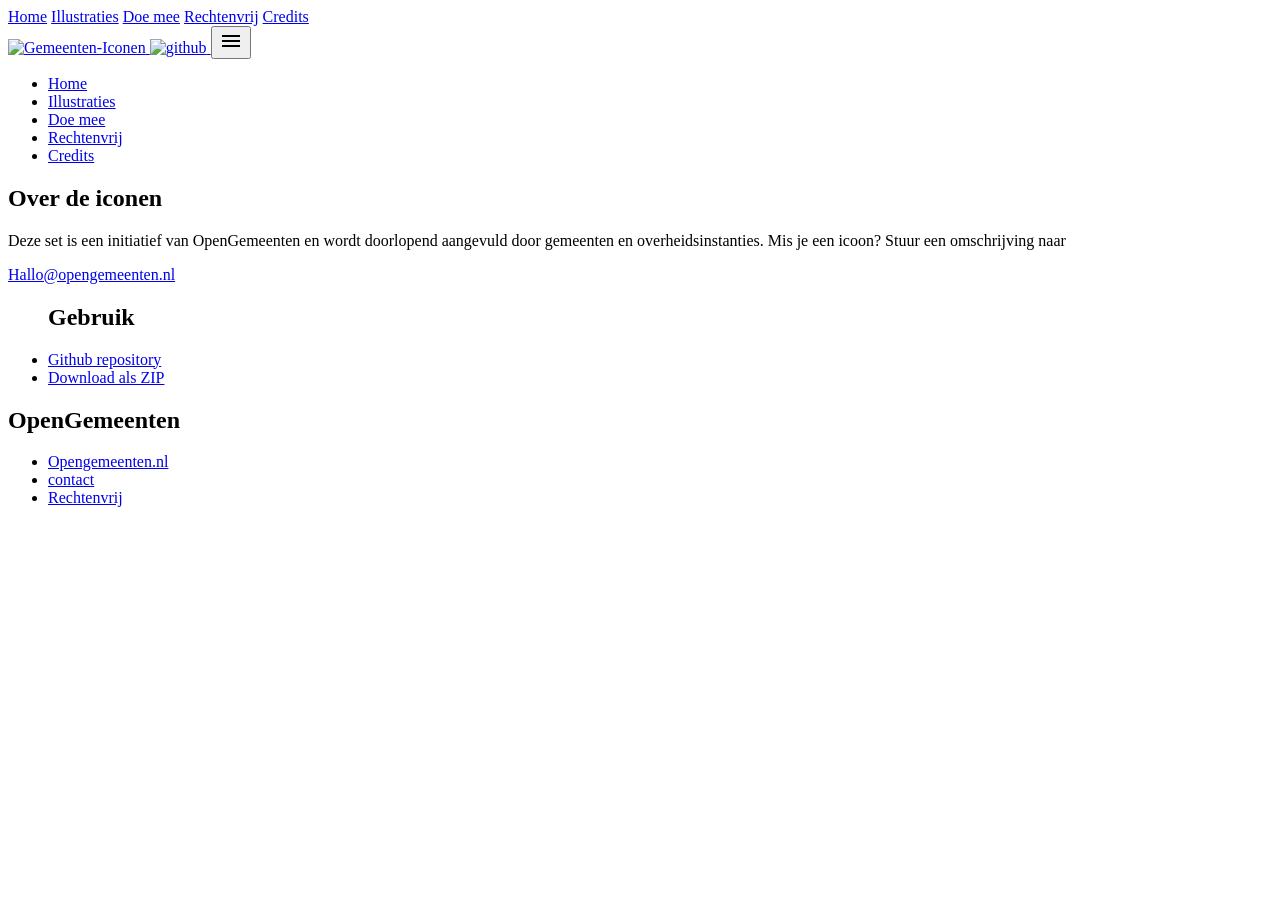
==== index.html @ 042f1da4 "html update nieuwe html pagina's toegevoegd" ====
<!DOCTYPE html>
<html lang="nl">
    <head>
        <meta charset="UTF-8">
        <meta name="viewport" content="width=device-width, initial-scale=1.0">
        <link rel="stylesheet" href="styles/styles.css">
        <link rel="stylesheet" href="https://fonts.googleapis.com/css2?family=Material+Symbols+Outlined:opsz,wght,FILL,GRAD@24,400,0,0&icon_names=menu" />
    </head>


    <body>
        <header>
            <nav>
                <a href="index.html">Home</a>
                <a href="illustraties.html">Illustraties</a>
                <a href="doe-mee.html">Doe mee</a>
                <a href="rechtenvrij.html">Rechtenvrij</a>
                <a href="credits.html">Credits</a>
            </nav>
            <a href="index.html" class="logo-knop">
                <img src="assets/Gemeenten-iconen-logo.png" alt="Gemeenten-Iconen">
            </a>

            <a href="https://github.com/" class="github"> 
                <img src="assets/github png.png" alt="github">
            </a>

            <button class="hamburger-menu"> 
                <span class="material-symbols-outlined">menu</span>
            </button>

            <nav class="nav">
                <ul> 
                <li><a href="index.html">Home</a></li>
                <li><a href="illustraties.html">Illustraties</a></li>
                <li><a href="doe-mee.html">Doe mee</a></li>
                <li><a href="rechtenvrij.html">Rechtenvrij</a></li>
                <li><a href="credits.html">Credits</a></li>
                </ul>
            </nav>
        </header>
        
        <main>
           

        </main>

        
        <footer>
            <Div>
            <h2>Over de iconen</h2>
                <p>Deze set is een initiatief van OpenGemeenten en wordt doorlopend aangevuld door gemeenten en overheidsinstanties. Mis je een icoon? Stuur een omschrijving naar</p> <a href="hallo@opengemeenten.nl.">Hallo@opengemeenten.nl</a></p>   
            </Div>

            <Div>
                <ul>
                <h2>Gebruik</h2>
                <li><a href="https://github.com/OpenGemeenten/Iconenset/">Github repository</a></li>
                <li><a href="https://github.com/OpenGemeenten/Iconenset/archive/refs/heads/master.zip">Download als ZIP</a></li>
                </ul>
            </Div>

            <Div>
                <h2>OpenGemeenten</h2>
                <ul>
                <li><a href="opengemeenten.nl">Opengemeenten.nl</a></li>
                <li><a href="https://www.opengemeenten.nl/contact">contact</a></li>
                <li><a href="https://www.gemeenteniconen.nl/rechtenvrij/">Rechtenvrij</a></li>
                </ul>
            </Div>
        </footer>
    </body>
</html>
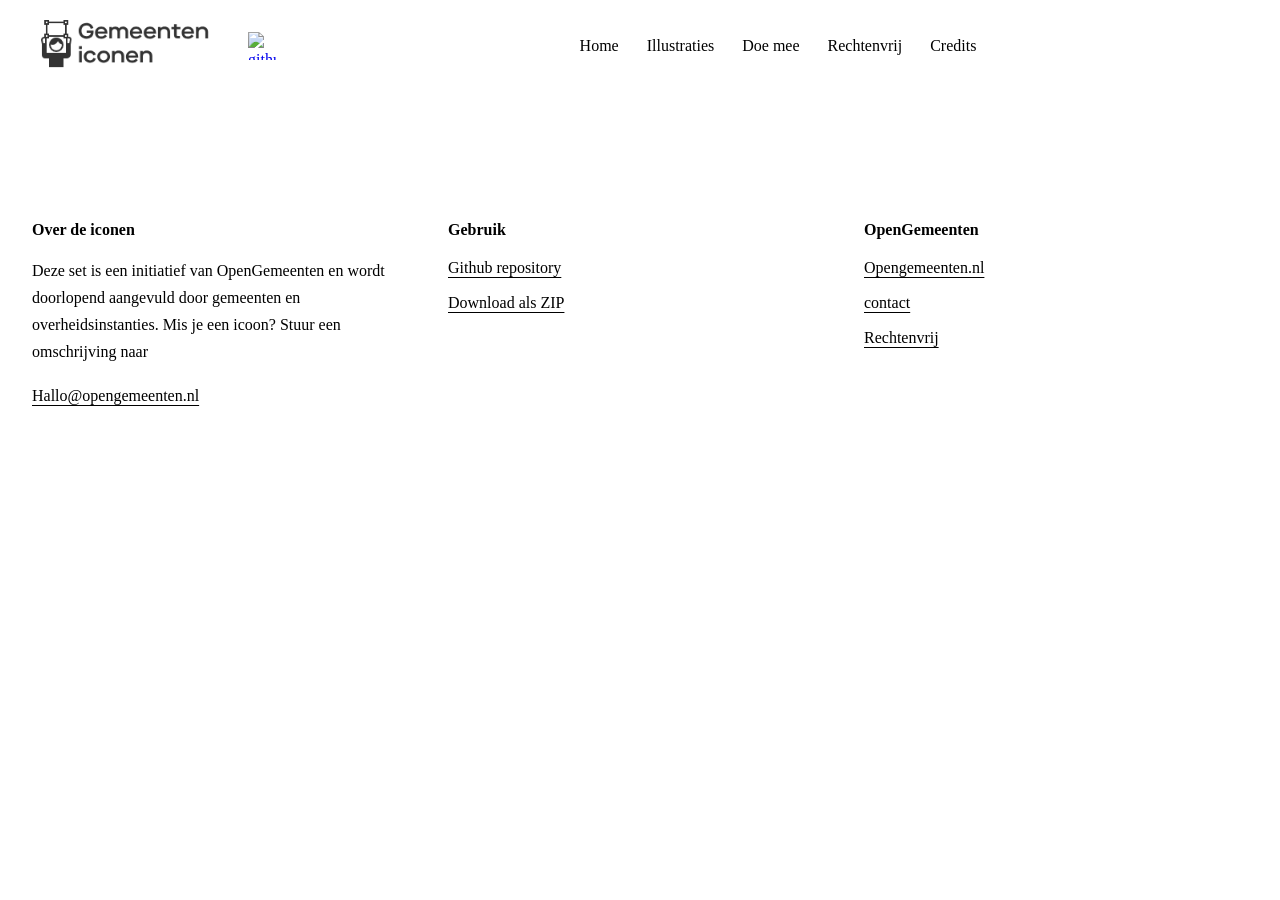
==== commit bd8cb0a0: "html update juiste header en footer toegevoegd op elke pagina" ====
--- a/index.html
+++ b/index.html
@@ -5,42 +5,32 @@
         <meta name="viewport" content="width=device-width, initial-scale=1.0">
         <link rel="stylesheet" href="styles/styles.css">
         <link rel="stylesheet" href="https://fonts.googleapis.com/css2?family=Material+Symbols+Outlined:opsz,wght,FILL,GRAD@24,400,0,0&icon_names=menu" />
+        <!-- Gezamenlijke stylesheet -->
+        <link rel="stylesheet" href="https://sophieediepenmaat.github.io/look-and-feel-styleguide/styleguide.css">
     </head>
 
 
-    <body>
-        <header>
-            <nav>
-                <a href="index.html">Home</a>
-                <a href="illustraties.html">Illustraties</a>
-                <a href="doe-mee.html">Doe mee</a>
-                <a href="rechtenvrij.html">Rechtenvrij</a>
-                <a href="credits.html">Credits</a>
-            </nav>
+
+<body>
+    <header>
             <a href="index.html" class="logo-knop">
                 <img src="assets/Gemeenten-iconen-logo.png" alt="Gemeenten-Iconen">
             </a>
-
             <a href="https://github.com/" class="github"> 
                 <img src="assets/github png.png" alt="github">
             </a>
-
-            <button class="hamburger-menu"> 
-                <span class="material-symbols-outlined">menu</span>
-            </button>
-
-            <nav class="nav">
-                <ul> 
+        <nav class="nav">
+            <ul> 
                 <li><a href="index.html">Home</a></li>
                 <li><a href="illustraties.html">Illustraties</a></li>
                 <li><a href="doe-mee.html">Doe mee</a></li>
                 <li><a href="rechtenvrij.html">Rechtenvrij</a></li>
                 <li><a href="credits.html">Credits</a></li>
-                </ul>
-            </nav>
-        </header>
-        
-        <main>
+            </ul>
+        </nav>
+    </header>
+
+    <main>
            
 
         </main>
--- a/styles/styles.css
+++ b/styles/styles.css
@@ -0,0 +1,1209 @@
+
+:root {
+
+    --wit: var(--background);
+
+    --mintgroen: var(--accent-color-lighter);
+
+    --grijsgroen: var(--accent-color-light);
+
+    --lichtgrijs: var(--secondary-text);
+
+    --grijs: var(--secondary-text);
+
+    --donkergrijs: var(--accent-color);
+
+}
+
+* {
+
+    box-sizing: border-box;
+
+}
+
+html {
+
+    scroll-behavior: smooth;
+
+}
+
+body {
+
+    margin: 0;
+
+    background-color: var(--wit);
+
+    color: var(--primary-text);
+
+    font-family: var(--font-body);
+
+    line-height: 1.5;
+
+}
+
+img {
+
+    max-width: 100%;
+
+}
+
+a {
+
+    text-underline-offset: 4px;
+
+}
+
+a:hover {
+
+    text-decoration-thickness: 2px;
+
+}
+
+h1,
+
+h2,
+
+h3 {
+
+    line-height: 1.3;
+
+    font-family: var(--font-family);
+
+}
+
+h1 {
+    font-size: var(--font-size-h1);
+}
+
+h2 {
+    font-size: var(--font-size-h2);
+}
+
+h3 {
+    font-size: var(--font-size-h3);
+}
+
+header {
+
+    display: flex;
+
+    align-items: center;
+
+    flex-wrap: wrap;
+
+    gap: 16px;
+
+    padding: 12px 24px;
+
+    border-bottom: 1px solid var(--grijsgroen);
+
+}
+
+.logo-knop {
+
+    display: inline-flex;
+
+    align-items: center;
+
+}
+
+.logo-knop img {
+
+    display: block;
+
+    width: 200px;
+
+    height: 68px;
+
+    object-fit: contain;
+
+}
+
+.nav {
+
+    flex: 1;
+
+}
+
+.nav ul {
+
+    display: flex;
+
+    flex-wrap: wrap;
+
+    justify-content: center;
+
+    gap: 8px 20px;
+
+    margin: 0;
+
+    padding: 0;
+
+    list-style: none;
+
+}
+
+.nav a {
+
+    display: inline-block;
+
+    padding: 8px 4px;
+
+    color: var(--donkergrijs);
+
+    text-decoration: none;
+
+}
+
+.nav a:hover,
+
+.nav a[aria-current="page"] {
+
+    text-decoration: underline;
+
+    text-decoration-thickness: 2px;
+
+}
+
+.github {
+
+    display: inline-flex;
+
+    align-items: center;
+
+    justify-content: center;
+
+    padding: 8px;
+
+}
+
+.github img {
+
+    width: 28px;
+
+    height: 28px;
+
+    object-fit: contain;
+
+}
+
+
+main {
+
+    max-width: 1200px;
+
+    margin: 0 auto;
+
+    padding: 24px;
+
+}
+
+h1 {
+
+    margin-top: 0;
+
+    color: var(--donkergrijs);
+
+}
+
+.zoeken {
+
+    margin-top: 16px;
+
+}
+
+.zoeken label {
+
+    display: block;
+
+    margin-bottom: 8px;
+
+    font-weight: bold;
+
+}
+
+input[type="search"] {
+
+    display: block;
+
+    width: 100%;
+
+    max-width: 500px;
+
+    padding: 14px 16px;
+
+    border: 1px solid var(--grijs);
+
+    border-radius: 8px;
+
+    background-color: var(--wit);
+
+    color: var(--primary-text);
+
+    font: inherit;
+
+}
+
+.hoeveelheid-iconen {
+
+    margin-top: 12px;
+
+    color: var(--donkergrijs);
+
+    font-size: 14px;
+
+}
+
+.variant-knoppen {
+
+    display: flex;
+
+    flex-wrap: wrap;
+
+    gap: 8px;
+
+    margin-top: 20px;
+
+}
+
+.variant-knoppen button {
+
+    padding: 10px 16px;
+
+    border: 1px solid var(--grijsgroen);
+
+    border-radius: 8px;
+
+    background-color: var(--mintgroen);
+
+    color: var(--donkergrijs);
+
+    font: inherit;
+
+    font-weight: bold;
+
+    cursor: pointer;
+
+}
+
+.variant-knoppen button:hover {
+
+    background-color: var(--grijsgroen);
+
+}
+
+.variant-knoppen button.actief {
+
+    border-color: var(--grijsgroen);
+
+    background-color: var(--grijsgroen);
+
+    color: var(--donkergrijs);
+
+}
+
+/* Iconengalerij */
+
+.iconen-grid {
+
+    display: grid;
+
+    grid-template-columns: repeat(3, minmax(0, 1fr));
+
+    gap: 20px;
+
+    margin-top: 32px;
+
+}
+
+.iconen-grid article {
+
+    min-width: 0;
+
+    margin: 0;
+
+    padding: 20px;
+
+    border: 1px solid var(--grijsgroen);
+
+    border-radius: 8px;
+
+    background-color: var(--wit);
+
+    text-align: center;
+
+    transition: background-color 0.2s ease;
+
+}
+
+.iconen-grid article:hover {
+
+    background-color: var(--mintgroen);
+
+}
+
+.iconen-grid article img {
+
+    display: block;
+
+    width: 80px;
+
+    height: 80px;
+
+    margin: 0 auto;
+
+    object-fit: contain;
+
+}
+
+.iconen-grid article p {
+
+    margin-bottom: 0;
+
+    color: var(--donkergrijs);
+
+    font-weight: bold;
+
+}
+
+.pagina-nummering {
+
+    display: flex;
+
+    flex-wrap: wrap;
+
+    justify-content: center;
+
+    align-items: center;
+
+    gap: 8px;
+
+    margin: 36px 0;
+
+}
+
+.pagina-nummering a,
+
+.pagina-inactief {
+
+    padding: 9px 14px;
+
+    border: 1px solid var(--grijsgroen);
+
+    border-radius: 6px;
+
+}
+
+.pagina-nummering a {
+
+    color: var(--donkergrijs);
+
+    background-color: var(--wit);
+
+    text-decoration: none;
+
+}
+
+.pagina-nummering a:hover,
+
+.pagina-nummering a[aria-current="page"] {
+
+    background-color: var(--mintgroen);
+
+}
+
+.pagina-inactief {
+
+    color: var(--grijs);
+
+}
+
+.eigenschappen {
+
+    display: grid;
+
+    grid-template-columns: repeat(4, minmax(0, 1fr));
+
+    gap: 16px;
+
+    margin-top: 40px;
+
+    padding: 24px;
+
+    border-radius: 8px;
+
+    background-color: var(--mintgroen);
+
+    text-align: center;
+
+}
+
+.eigenschappen p {
+
+    margin: 0;
+
+}
+
+.eigenschappen strong {
+
+    color: var(--donkergrijs);
+
+    font-size: 1.2rem;
+
+}
+
+.extra-informatie {
+
+    margin-top: 48px;
+
+    padding: 32px;
+
+    border-radius: 8px;
+
+    background-color: var(--mintgroen);
+
+}
+
+.extra-informatie h2 {
+
+    margin-top: 0;
+
+    color: var(--donkergrijs);
+
+}
+
+.extra-informatie p {
+
+    max-width: 650px;
+
+    margin-bottom: 0;
+
+    line-height: 1.7;
+
+}
+
+.categorieen {
+
+    margin-top: 48px;
+
+    padding: 32px;
+
+    border-radius: 8px;
+
+    background-color: var(--mintgroen);
+
+}
+
+.categorieen h2 {
+
+    margin-top: 0;
+
+    color: var(--donkergrijs);
+
+}
+
+.categorieen > p {
+
+    margin-bottom: 24px;
+
+}
+
+.categorieen-grid {
+
+    display: grid;
+
+    grid-template-columns: repeat(3, minmax(0, 1fr));
+
+    gap: 20px;
+
+}
+
+.categorie-kaart {
+
+    min-width: 0;
+
+    padding: 24px;
+
+    border: 1px solid var(--grijsgroen);
+
+    border-radius: 8px;
+
+    background-color: var(--wit);
+
+    text-align: left;
+
+    transition: background-color 0.2s ease;
+
+}
+
+.categorie-kaart:hover {
+
+    background-color: var(--grijsgroen);
+
+}
+
+.categorie-kaart h3 {
+
+    margin-top: 0;
+
+    color: var(--donkergrijs);
+
+}
+
+.categorie-kaart p {
+
+    line-height: 1.6;
+
+}
+
+.categorie-kaart a {
+
+    color: var(--donkergrijs);
+
+    font-weight: bold;
+
+}
+
+/* Over de iconenset */
+
+.over-iconen {
+
+    max-width: 850px;
+
+    margin: 48px auto;
+
+    padding: 24px;
+
+}
+
+.over-iconen h2 {
+
+    color: var(--donkergrijs);
+
+}
+
+.over-iconen p {
+
+    line-height: 1.8;
+
+}
+
+.over-iconen a {
+
+    color: var(--donkergrijs);
+
+    font-weight: bold;
+
+}
+
+/* Bijdragen */
+
+.meedoen {
+
+    margin: 48px 0;
+
+    padding: 32px;
+
+    border-radius: 8px;
+
+    background-color: var(--grijsgroen);
+
+}
+
+.meedoen h2 {
+
+    margin-top: 0;
+
+    color: var(--donkergrijs);
+
+}
+
+.meedoen p {
+
+    max-width: 650px;
+
+    line-height: 1.7;
+
+}
+
+.meedoen a {
+
+    display: inline-block;
+
+    margin-top: 8px;
+
+    padding: 12px 18px;
+
+    border: 1px solid var(--donkergrijs);
+
+    border-radius: 6px;
+
+    background-color: var(--mintgroen);
+
+    color: var(--donkergrijs);
+
+    font-weight: bold;
+
+    text-decoration: none;
+
+}
+
+.meedoen a:hover {
+
+    background-color: var(--wit);
+
+}
+
+/* Footer */
+
+footer {
+
+    display: flex;
+
+    flex-wrap: wrap;
+
+    gap: 32px;
+
+    margin-top: 48px;
+
+    padding: 32px;
+
+    background-color: var(--grijsgroen);
+
+    color: var(--donkergrijs);
+
+}
+
+footer > div {
+
+    flex: 1 1 220px;
+
+    min-width: 0;
+
+}
+
+footer h2 {
+
+    margin-top: 0;
+
+    font-size: 1rem;
+
+    color: var(--donkergrijs);
+
+}
+
+footer p,
+
+footer a {
+
+    color: var(--donkergrijs);
+
+    line-height: 1.7;
+
+}
+
+footer ul {
+
+    margin: 0;
+
+    padding: 0;
+
+    list-style: none;
+
+}
+
+footer li {
+
+    margin-bottom: 8px;
+
+}
+
+/* Toetsenbordbediening */
+
+a:focus-visible,
+
+button:focus-visible,
+
+input:focus-visible {
+
+    outline: 3px solid var(--donkergrijs);
+
+    outline-offset: 3px;
+
+}
+
+/* Tablet */
+
+@media (max-width: 800px) {
+
+    header {
+
+        gap: 12px;
+
+    }
+
+    .nav {
+
+        order: 3;
+
+        flex-basis: 100%;
+
+    }
+
+    .nav ul {
+
+        justify-content: flex-start;
+
+    }
+
+    .iconen-grid {
+
+        grid-template-columns: repeat(2, minmax(0, 1fr));
+
+    }
+
+    .categorieen-grid {
+
+        grid-template-columns: repeat(2, minmax(0, 1fr));
+
+    }
+
+    .eigenschappen {
+
+        grid-template-columns: repeat(2, minmax(0, 1fr));
+
+    }
+
+}
+
+/* Mobiel */
+
+@media (max-width: 520px) {
+
+    header {
+
+        padding: 12px 16px;
+
+    }
+
+    .logo-knop img {
+
+        width: 160px;
+
+        height: auto;
+
+    }
+
+    .nav ul {
+
+        gap: 6px 14px;
+
+    }
+
+    main {
+
+        padding: 16px;
+
+    }
+
+    .iconen-grid {
+
+        gap: 12px;
+
+    }
+
+    .iconen-grid article {
+
+        padding: 12px 6px;
+
+    }
+
+    .iconen-grid article img {
+
+        width: 60px;
+
+        height: 60px;
+
+    }
+
+    .categorieen {
+
+        padding: 20px 12px;
+
+    }
+
+    .categorieen-grid {
+
+        grid-template-columns: 1fr;
+
+    }
+
+    .categorie-kaart {
+
+        padding: 18px;
+
+    }
+
+    .extra-informatie {
+
+        padding: 20px;
+
+    }
+
+    .over-iconen {
+
+        padding: 12px;
+
+    }
+
+    .meedoen {
+
+        padding: 24px 16px;
+
+    }
+
+    footer {
+
+        flex-direction: column;
+
+        gap: 24px;
+
+        padding: 24px 16px;
+
+    }
+
+}
+
+.variant-knoppen input {
+
+    position: absolute;
+
+    opacity: 0;
+
+}
+
+.variant-knoppen label {
+
+    display: inline-block;
+
+    padding: 10px 16px;
+
+    border: 1px solid var(--grijsgroen);
+
+    border-radius: 8px;
+
+    cursor: pointer;
+
+}
+
+.variant-knoppen input:checked + label {
+
+    background-color: var(--mintgroen);
+
+    border-color: var(--grijs);
+
+}
+
+.iconen-grid .icoon-fill,
+
+.iconen-grid .icoon-regular,
+
+.iconen-grid .icoon-diapositive {
+
+    display: none;
+
+}
+
+body:has(#fill:checked) .iconen-grid .icoon-line,
+
+body:has(#regular:checked) .iconen-grid .icoon-line,
+
+body:has(#diapositive:checked) .iconen-grid .icoon-line {
+
+    display: none;
+
+}
+
+body:has(#fill:checked) .iconen-grid .icoon-fill {
+
+    display: block;
+
+}
+
+body:has(#regular:checked) .iconen-grid .icoon-regular {
+
+    display: block;
+
+}
+
+body:has(#diapositive:checked) .iconen-grid .icoon-diapositive {
+
+    display: block;
+
+}
+
+a img[alt="GitHub"] {
+
+    width: 40px;
+
+    height: 40px;
+
+    object-fit: contain;
+
+    cursor: pointer;
+
+    transition: transform 0.2s;
+
+}
+
+a img[alt="GitHub"]:hover {
+
+    transform: scale(1.1);
+
+}
+
+a img[alt="GitHub"] {
+
+    width: 40px;
+
+    height: 40px;
+
+    object-fit: contain;
+
+    cursor: pointer;
+
+    transition: transform 0.2s;
+
+}
+
+a img[alt="GitHub"]:hover {
+
+    transform: scale(1.1);
+
+}
+
+.iconen-grid article:focus-within {
+
+    outline: 2px solid var(--donkergrijs);
+
+    outline-offset: 3px;
+
+}
+
+.iconen-grid article img {
+
+    max-width: 100%;
+
+    height: auto;
+
+}
+
+.zoeken {
+
+    margin: 24px 0;
+
+}
+
+.zoeken label {
+
+    display: block;
+
+    margin-bottom: 8px;
+
+    font-weight: bold;
+
+}
+
+.zoeken input {
+
+    width: 100%;
+
+    max-width: 450px;
+
+    padding: 12px;
+
+    border: 1px solid var(--grijsgroen);
+
+    border-radius: 8px;
+
+    font: inherit;
+
+}
+
+.zoeken input:focus {
+
+    outline: 2px solid var(--donkergrijs);
+
+    outline-offset: 2px;
+
+}
+
+.iconen-grid article img {
+
+    max-width: 100%;
+
+    height: auto;
+
+}
+
+.variant-knoppen label {
+
+    display: inline-block;
+
+    padding: 10px 16px;
+
+    margin: 4px;
+
+    border: 1px solid var(--grijsgroen);
+
+    border-radius: 8px;
+
+    cursor: pointer;
+
+}
+
+.variant-knoppen input:checked + label {
+
+    background-color: var(--mintgroen);
+
+    border-color: var(--donkergrijs);
+
+}
+
+a img[alt="GitHub"] {
+
+    width: 40px;
+
+    height: 40px;
+
+    object-fit: contain;
+
+    cursor: pointer;
+
+}
+
+a img[alt="GitHub"]:hover {
+
+    transform: scale(1.1);
+
+}
+
+.iconen-grid article {
+
+    padding: 16px;
+
+    border-radius: 10px;
+
+    transition: transform 0.2s, box-shadow 0.2s;
+
+}
+
+.iconen-grid article:hover {
+
+    transform: translateY(-3px);
+
+    box-shadow: 0 4px 12px rgba(0, 0, 0, 0.12);
+
+}
+
+.iconen-grid article img {
+
+    display: block;
+
+    max-width: 100%;
+
+    height: auto;
+
+    margin: 0 auto;
+
+}
+
+@media (max-width: 600px) {
+
+    .iconen-grid {
+
+        grid-template-columns: repeat(2, minmax(0, 1fr));
+
+        gap: 12px;
+
+    }
+
+    .variant-knoppen {
+
+        display: flex;
+
+        flex-wrap: wrap;
+
+        gap: 6px;
+
+    }
+
+}
+
+/* Zoekfunctie */
+
+.zoeken {
+
+    margin: 24px 0;
+
+}
+
+.zoeken label {
+
+    display: block;
+
+    margin: 12px 0 6px;
+
+    font-weight: bold;
+
+}
+
+.zoeken input,
+
+.zoeken select {
+
+    width: 100%;
+
+    max-width: 450px;
+
+    padding: 12px;
+
+    border: 1px solid var(--grijs);
+
+    border-radius: 6px;
+
+    font: inherit;
+
+}
+
+.zoeken input:focus,
+
+.zoeken select:focus {
+
+    outline: 3px solid var(--donkergrijs);
+
+    outline-offset: 2px;
+
+}
+
+/* Recente iconen */
+
+.recente-iconen {
+
+    margin: 24px 0;
+
+    padding: 16px;
+
+    background: var(--mintgroen);
+
+    border-radius: 8px;
+
+}
+
+/* Verberg iconen die niet bij de zoekopdracht passen */
+
+.iconen-grid article[hidden] {
+
+    display: none;
+
+}
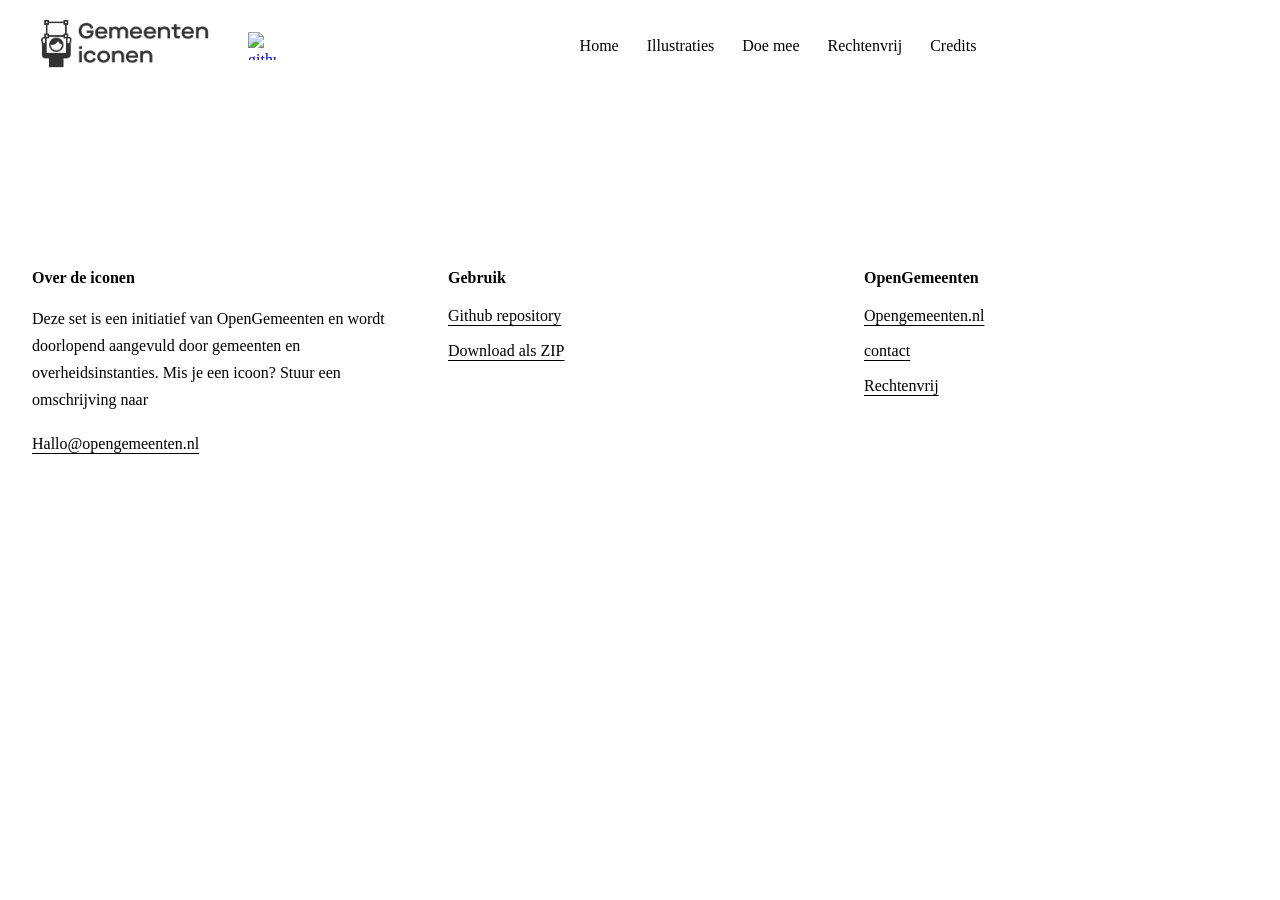
==== commit 7e3ce55f: "html update links aangepast, juiste stylesheet gekoppeld." ====
--- a/index.html
+++ b/index.html
@@ -3,12 +3,10 @@
     <head>
         <meta charset="UTF-8">
         <meta name="viewport" content="width=device-width, initial-scale=1.0">
+        <link rel="stylesheet" href="styles.css">
         <link rel="stylesheet" href="styles/styles.css">
-        <link rel="stylesheet" href="https://fonts.googleapis.com/css2?family=Material+Symbols+Outlined:opsz,wght,FILL,GRAD@24,400,0,0&icon_names=menu" />
-        <!-- Gezamenlijke stylesheet -->
         <link rel="stylesheet" href="https://sophieediepenmaat.github.io/look-and-feel-styleguide/styleguide.css">
     </head>
-
 
 
 <body>
@@ -23,16 +21,25 @@
             <ul> 
                 <li><a href="index.html">Home</a></li>
                 <li><a href="illustraties.html">Illustraties</a></li>
-                <li><a href="doe-mee.html">Doe mee</a></li>
+                <li><a href="doemee.html">Doe mee</a></li>
                 <li><a href="rechtenvrij.html">Rechtenvrij</a></li>
                 <li><a href="credits.html">Credits</a></li>
             </ul>
         </nav>
     </header>
 
+    <!-- Alle 4 vlakken op de homepagina -->
+    <div class="vlakken">
+        <div class="vlak-1"></div>
+        <div class="vlak-2"></div>
+        <div class="vlak-3"></div>
+        <div class="vlak-4"></div>
+    </div>
+
+<main>
+</main>
+
     <main>
-           
-
         </main>
 
         
--- a/styles.css
+++ b/styles.css
@@ -0,0 +1,1207 @@
+:root {
+
+    --wit: var(--background);
+
+    --mintgroen: var(--accent-color-lighter);
+
+    --grijsgroen: var(--accent-color-light);
+
+    --lichtgrijs: var(--secondary-text);
+
+    --grijs: var(--secondary-text);
+
+    --donkergrijs: var(--accent-color);
+
+}
+
+* {
+
+    box-sizing: border-box;
+
+}
+
+html {
+
+    scroll-behavior: smooth;
+
+}
+
+body {
+
+    margin: 0;
+
+    background-color: var(--wit);
+
+    color: var(--primary-text);
+
+    font-family: var(--font-body);
+
+    line-height: 1.5;
+
+}
+
+img {
+
+    max-width: 100%;
+
+}
+
+a {
+
+    text-underline-offset: 4px;
+
+}
+
+a:hover {
+
+    text-decoration-thickness: 2px;
+
+}
+
+h1,
+
+h2,
+
+h3 {
+
+    line-height: 1.3;
+
+    font-family: var(--font-family);
+
+}
+
+h1 {
+    font-size: var(--font-size-h1);
+}
+
+h2 {
+    font-size: var(--font-size-h2);
+}
+
+h3 {
+    font-size: var(--font-size-h3);
+}
+
+header {
+
+    display: flex;
+
+    align-items: center;
+
+    flex-wrap: wrap;
+
+    gap: 16px;
+
+    padding: 12px 24px;
+
+    border-bottom: 1px solid var(--grijsgroen);
+
+}
+
+.logo-knop {
+
+    display: inline-flex;
+
+    align-items: center;
+
+}
+
+.logo-knop img {
+
+    display: block;
+
+    width: 200px;
+
+    height: 68px;
+
+    object-fit: contain;
+
+}
+
+.nav {
+
+    flex: 1;
+
+}
+
+.nav ul {
+
+    display: flex;
+
+    flex-wrap: wrap;
+
+    justify-content: center;
+
+    gap: 8px 20px;
+
+    margin: 0;
+
+    padding: 0;
+
+    list-style: none;
+
+}
+
+.nav a {
+
+    display: inline-block;
+
+    padding: 8px 4px;
+
+    color: var(--donkergrijs);
+
+    text-decoration: none;
+
+}
+
+.nav a:hover,
+
+.nav a[aria-current="page"] {
+
+    text-decoration: underline;
+
+    text-decoration-thickness: 2px;
+
+}
+
+.github {
+
+    display: inline-flex;
+
+    align-items: center;
+
+    justify-content: center;
+
+    padding: 8px;
+
+}
+
+.github img {
+
+    width: 28px;
+
+    height: 28px;
+
+    object-fit: contain;
+
+}
+
+main {
+
+    max-width: 1200px;
+
+    margin: 0 auto;
+
+    padding: 24px;
+
+}
+
+h1 {
+
+    margin-top: 0;
+
+    color: var(--donkergrijs);
+
+}
+
+.zoeken {
+
+    margin-top: 16px;
+
+}
+
+.zoeken label {
+
+    display: block;
+
+    margin-bottom: 8px;
+
+    font-weight: bold;
+
+}
+
+input[type="search"] {
+
+    display: block;
+
+    width: 100%;
+
+    max-width: 500px;
+
+    padding: 14px 16px;
+
+    border: 1px solid var(--grijs);
+
+    border-radius: 8px;
+
+    background-color: var(--wit);
+
+    color: var(--primary-text);
+
+    font: inherit;
+
+}
+
+.hoeveelheid-iconen {
+
+    margin-top: 12px;
+
+    color: var(--donkergrijs);
+
+    font-size: 14px;
+
+}
+
+.variant-knoppen {
+
+    display: flex;
+
+    flex-wrap: wrap;
+
+    gap: 8px;
+
+    margin-top: 20px;
+
+}
+
+.variant-knoppen button {
+
+    padding: 10px 16px;
+
+    border: 1px solid var(--grijsgroen);
+
+    border-radius: 8px;
+
+    background-color: var(--mintgroen);
+
+    color: var(--donkergrijs);
+
+    font: inherit;
+
+    font-weight: bold;
+
+    cursor: pointer;
+
+}
+
+.variant-knoppen button:hover {
+
+    background-color: var(--grijsgroen);
+
+}
+
+.variant-knoppen button.actief {
+
+    border-color: var(--grijsgroen);
+
+    background-color: var(--grijsgroen);
+
+    color: var(--donkergrijs);
+
+}
+
+/* Iconengalerij */
+
+.iconen-grid {
+
+    display: grid;
+
+    grid-template-columns: repeat(3, minmax(0, 1fr));
+
+    gap: 20px;
+
+    margin-top: 32px;
+
+}
+
+.iconen-grid article {
+
+    min-width: 0;
+
+    margin: 0;
+
+    padding: 20px;
+
+    border: 1px solid var(--grijsgroen);
+
+    border-radius: 8px;
+
+    background-color: var(--wit);
+
+    text-align: center;
+
+    transition: background-color 0.2s ease;
+
+}
+
+.iconen-grid article:hover {
+
+    background-color: var(--mintgroen);
+
+}
+
+.iconen-grid article img {
+
+    display: block;
+
+    width: 80px;
+
+    height: 80px;
+
+    margin: 0 auto;
+
+    object-fit: contain;
+
+}
+
+.iconen-grid article p {
+
+    margin-bottom: 0;
+
+    color: var(--donkergrijs);
+
+    font-weight: bold;
+
+}
+
+.pagina-nummering {
+
+    display: flex;
+
+    flex-wrap: wrap;
+
+    justify-content: center;
+
+    align-items: center;
+
+    gap: 8px;
+
+    margin: 36px 0;
+
+}
+
+.pagina-nummering a,
+
+.pagina-inactief {
+
+    padding: 9px 14px;
+
+    border: 1px solid var(--grijsgroen);
+
+    border-radius: 6px;
+
+}
+
+.pagina-nummering a {
+
+    color: var(--donkergrijs);
+
+    background-color: var(--wit);
+
+    text-decoration: none;
+
+}
+
+.pagina-nummering a:hover,
+
+.pagina-nummering a[aria-current="page"] {
+
+    background-color: var(--mintgroen);
+
+}
+
+.pagina-inactief {
+
+    color: var(--grijs);
+
+}
+
+.eigenschappen {
+
+    display: grid;
+
+    grid-template-columns: repeat(4, minmax(0, 1fr));
+
+    gap: 16px;
+
+    margin-top: 40px;
+
+    padding: 24px;
+
+    border-radius: 8px;
+
+    background-color: var(--mintgroen);
+
+    text-align: center;
+
+}
+
+.eigenschappen p {
+
+    margin: 0;
+
+}
+
+.eigenschappen strong {
+
+    color: var(--donkergrijs);
+
+    font-size: 1.2rem;
+
+}
+
+.extra-informatie {
+
+    margin-top: 48px;
+
+    padding: 32px;
+
+    border-radius: 8px;
+
+    background-color: var(--mintgroen);
+
+}
+
+.extra-informatie h2 {
+
+    margin-top: 0;
+
+    color: var(--donkergrijs);
+
+}
+
+.extra-informatie p {
+
+    max-width: 650px;
+
+    margin-bottom: 0;
+
+    line-height: 1.7;
+
+}
+
+.categorieen {
+
+    margin-top: 48px;
+
+    padding: 32px;
+
+    border-radius: 8px;
+
+    background-color: var(--mintgroen);
+
+}
+
+.categorieen h2 {
+
+    margin-top: 0;
+
+    color: var(--donkergrijs);
+
+}
+
+.categorieen > p {
+
+    margin-bottom: 24px;
+
+}
+
+.categorieen-grid {
+
+    display: grid;
+
+    grid-template-columns: repeat(3, minmax(0, 1fr));
+
+    gap: 20px;
+
+}
+
+.categorie-kaart {
+
+    min-width: 0;
+
+    padding: 24px;
+
+    border: 1px solid var(--grijsgroen);
+
+    border-radius: 8px;
+
+    background-color: var(--wit);
+
+    text-align: left;
+
+    transition: background-color 0.2s ease;
+
+}
+
+.categorie-kaart:hover {
+
+    background-color: var(--grijsgroen);
+
+}
+
+.categorie-kaart h3 {
+
+    margin-top: 0;
+
+    color: var(--donkergrijs);
+
+}
+
+.categorie-kaart p {
+
+    line-height: 1.6;
+
+}
+
+.categorie-kaart a {
+
+    color: var(--donkergrijs);
+
+    font-weight: bold;
+
+}
+
+/* Over de iconenset */
+
+.over-iconen {
+
+    max-width: 850px;
+
+    margin: 48px auto;
+
+    padding: 24px;
+
+}
+
+.over-iconen h2 {
+
+    color: var(--donkergrijs);
+
+}
+
+.over-iconen p {
+
+    line-height: 1.8;
+
+}
+
+.over-iconen a {
+
+    color: var(--donkergrijs);
+
+    font-weight: bold;
+
+}
+
+/* Bijdragen */
+
+.meedoen {
+
+    margin: 48px 0;
+
+    padding: 32px;
+
+    border-radius: 8px;
+
+    background-color: var(--grijsgroen);
+
+}
+
+.meedoen h2 {
+
+    margin-top: 0;
+
+    color: var(--donkergrijs);
+
+}
+
+.meedoen p {
+
+    max-width: 650px;
+
+    line-height: 1.7;
+
+}
+
+.meedoen a {
+
+    display: inline-block;
+
+    margin-top: 8px;
+
+    padding: 12px 18px;
+
+    border: 1px solid var(--donkergrijs);
+
+    border-radius: 6px;
+
+    background-color: var(--mintgroen);
+
+    color: var(--donkergrijs);
+
+    font-weight: bold;
+
+    text-decoration: none;
+
+}
+
+.meedoen a:hover {
+
+    background-color: var(--wit);
+
+}
+
+/* Footer */
+
+footer {
+
+    display: flex;
+
+    flex-wrap: wrap;
+
+    gap: 32px;
+
+    margin-top: 48px;
+
+    padding: 32px;
+
+    background-color: var(--grijsgroen);
+
+    color: var(--donkergrijs);
+
+}
+
+footer > div {
+
+    flex: 1 1 220px;
+
+    min-width: 0;
+
+}
+
+footer h2 {
+
+    margin-top: 0;
+
+    font-size: 1rem;
+
+    color: var(--donkergrijs);
+
+}
+
+footer p,
+
+footer a {
+
+    color: var(--donkergrijs);
+
+    line-height: 1.7;
+
+}
+
+footer ul {
+
+    margin: 0;
+
+    padding: 0;
+
+    list-style: none;
+
+}
+
+footer li {
+
+    margin-bottom: 8px;
+
+}
+
+/* Toetsenbordbediening */
+
+a:focus-visible,
+
+button:focus-visible,
+
+input:focus-visible {
+
+    outline: 3px solid var(--donkergrijs);
+
+    outline-offset: 3px;
+
+}
+
+/* Tablet */
+
+@media (max-width: 800px) {
+
+    header {
+
+        gap: 12px;
+
+    }
+
+    .nav {
+
+        order: 3;
+
+        flex-basis: 100%;
+
+    }
+
+    .nav ul {
+
+        justify-content: flex-start;
+
+    }
+
+    .iconen-grid {
+
+        grid-template-columns: repeat(2, minmax(0, 1fr));
+
+    }
+
+    .categorieen-grid {
+
+        grid-template-columns: repeat(2, minmax(0, 1fr));
+
+    }
+
+    .eigenschappen {
+
+        grid-template-columns: repeat(2, minmax(0, 1fr));
+
+    }
+
+}
+
+/* Mobiel */
+
+@media (max-width: 520px) {
+
+    header {
+
+        padding: 12px 16px;
+
+    }
+
+    .logo-knop img {
+
+        width: 160px;
+
+        height: auto;
+
+    }
+
+    .nav ul {
+
+        gap: 6px 14px;
+
+    }
+
+    main {
+
+        padding: 16px;
+
+    }
+
+    .iconen-grid {
+
+        gap: 12px;
+
+    }
+
+    .iconen-grid article {
+
+        padding: 12px 6px;
+
+    }
+
+    .iconen-grid article img {
+
+        width: 60px;
+
+        height: 60px;
+
+    }
+
+    .categorieen {
+
+        padding: 20px 12px;
+
+    }
+
+    .categorieen-grid {
+
+        grid-template-columns: 1fr;
+
+    }
+
+    .categorie-kaart {
+
+        padding: 18px;
+
+    }
+
+    .extra-informatie {
+
+        padding: 20px;
+
+    }
+
+    .over-iconen {
+
+        padding: 12px;
+
+    }
+
+    .meedoen {
+
+        padding: 24px 16px;
+
+    }
+
+    footer {
+
+        flex-direction: column;
+
+        gap: 24px;
+
+        padding: 24px 16px;
+
+    }
+
+}
+
+.variant-knoppen input {
+
+    position: absolute;
+
+    opacity: 0;
+
+}
+
+.variant-knoppen label {
+
+    display: inline-block;
+
+    padding: 10px 16px;
+
+    border: 1px solid var(--grijsgroen);
+
+    border-radius: 8px;
+
+    cursor: pointer;
+
+}
+
+.variant-knoppen input:checked + label {
+
+    background-color: var(--mintgroen);
+
+    border-color: var(--grijs);
+
+}
+
+.iconen-grid .icoon-fill,
+
+.iconen-grid .icoon-regular,
+
+.iconen-grid .icoon-diapositive {
+
+    display: none;
+
+}
+
+body:has(#fill:checked) .iconen-grid .icoon-line,
+
+body:has(#regular:checked) .iconen-grid .icoon-line,
+
+body:has(#diapositive:checked) .iconen-grid .icoon-line {
+
+    display: none;
+
+}
+
+body:has(#fill:checked) .iconen-grid .icoon-fill {
+
+    display: block;
+
+}
+
+body:has(#regular:checked) .iconen-grid .icoon-regular {
+
+    display: block;
+
+}
+
+body:has(#diapositive:checked) .iconen-grid .icoon-diapositive {
+
+    display: block;
+
+}
+
+a img[alt="GitHub"] {
+
+    width: 40px;
+
+    height: 40px;
+
+    object-fit: contain;
+
+    cursor: pointer;
+
+    transition: transform 0.2s;
+
+}
+
+a img[alt="GitHub"]:hover {
+
+    transform: scale(1.1);
+
+}
+
+a img[alt="GitHub"] {
+
+    width: 40px;
+
+    height: 40px;
+
+    object-fit: contain;
+
+    cursor: pointer;
+
+    transition: transform 0.2s;
+
+}
+
+a img[alt="GitHub"]:hover {
+
+    transform: scale(1.1);
+
+}
+
+.iconen-grid article:focus-within {
+
+    outline: 2px solid var(--donkergrijs);
+
+    outline-offset: 3px;
+
+}
+
+.iconen-grid article img {
+
+    max-width: 100%;
+
+    height: auto;
+
+}
+
+.zoeken {
+
+    margin: 24px 0;
+
+}
+
+.zoeken label {
+
+    display: block;
+
+    margin-bottom: 8px;
+
+    font-weight: bold;
+
+}
+
+.zoeken input {
+
+    width: 100%;
+
+    max-width: 450px;
+
+    padding: 12px;
+
+    border: 1px solid var(--grijsgroen);
+
+    border-radius: 8px;
+
+    font: inherit;
+
+}
+
+.zoeken input:focus {
+
+    outline: 2px solid var(--donkergrijs);
+
+    outline-offset: 2px;
+
+}
+
+.iconen-grid article img {
+
+    max-width: 100%;
+
+    height: auto;
+
+}
+
+.variant-knoppen label {
+
+    display: inline-block;
+
+    padding: 10px 16px;
+
+    margin: 4px;
+
+    border: 1px solid var(--grijsgroen);
+
+    border-radius: 8px;
+
+    cursor: pointer;
+
+}
+
+.variant-knoppen input:checked + label {
+
+    background-color: var(--mintgroen);
+
+    border-color: var(--donkergrijs);
+
+}
+
+a img[alt="GitHub"] {
+
+    width: 40px;
+
+    height: 40px;
+
+    object-fit: contain;
+
+    cursor: pointer;
+
+}
+
+a img[alt="GitHub"]:hover {
+
+    transform: scale(1.1);
+
+}
+
+.iconen-grid article {
+
+    padding: 16px;
+
+    border-radius: 10px;
+
+    transition: transform 0.2s, box-shadow 0.2s;
+
+}
+
+.iconen-grid article:hover {
+
+    transform: translateY(-3px);
+
+    box-shadow: 0 4px 12px rgba(0, 0, 0, 0.12);
+
+}
+
+.iconen-grid article img {
+
+    display: block;
+
+    max-width: 100%;
+
+    height: auto;
+
+    margin: 0 auto;
+
+}
+
+@media (max-width: 600px) {
+
+    .iconen-grid {
+
+        grid-template-columns: repeat(2, minmax(0, 1fr));
+
+        gap: 12px;
+
+    }
+
+    .variant-knoppen {
+
+        display: flex;
+
+        flex-wrap: wrap;
+
+        gap: 6px;
+
+    }
+
+}
+
+/* Zoekfunctie */
+
+.zoeken {
+
+    margin: 24px 0;
+
+}
+
+.zoeken label {
+
+    display: block;
+
+    margin: 12px 0 6px;
+
+    font-weight: bold;
+
+}
+
+.zoeken input,
+
+.zoeken select {
+
+    width: 100%;
+
+    max-width: 450px;
+
+    padding: 12px;
+
+    border: 1px solid var(--grijs);
+
+    border-radius: 6px;
+
+    font: inherit;
+
+}
+
+.zoeken input:focus,
+
+.zoeken select:focus {
+
+    outline: 3px solid var(--donkergrijs);
+
+    outline-offset: 2px;
+
+}
+
+/* Recente iconen */
+
+.recente-iconen {
+
+    margin: 24px 0;
+
+    padding: 16px;
+
+    background: var(--mintgroen);
+
+    border-radius: 8px;
+
+}
+
+/* Verberg iconen die niet bij de zoekopdracht passen */
+
+.iconen-grid article[hidden] {
+
+    display: none;
+
+}
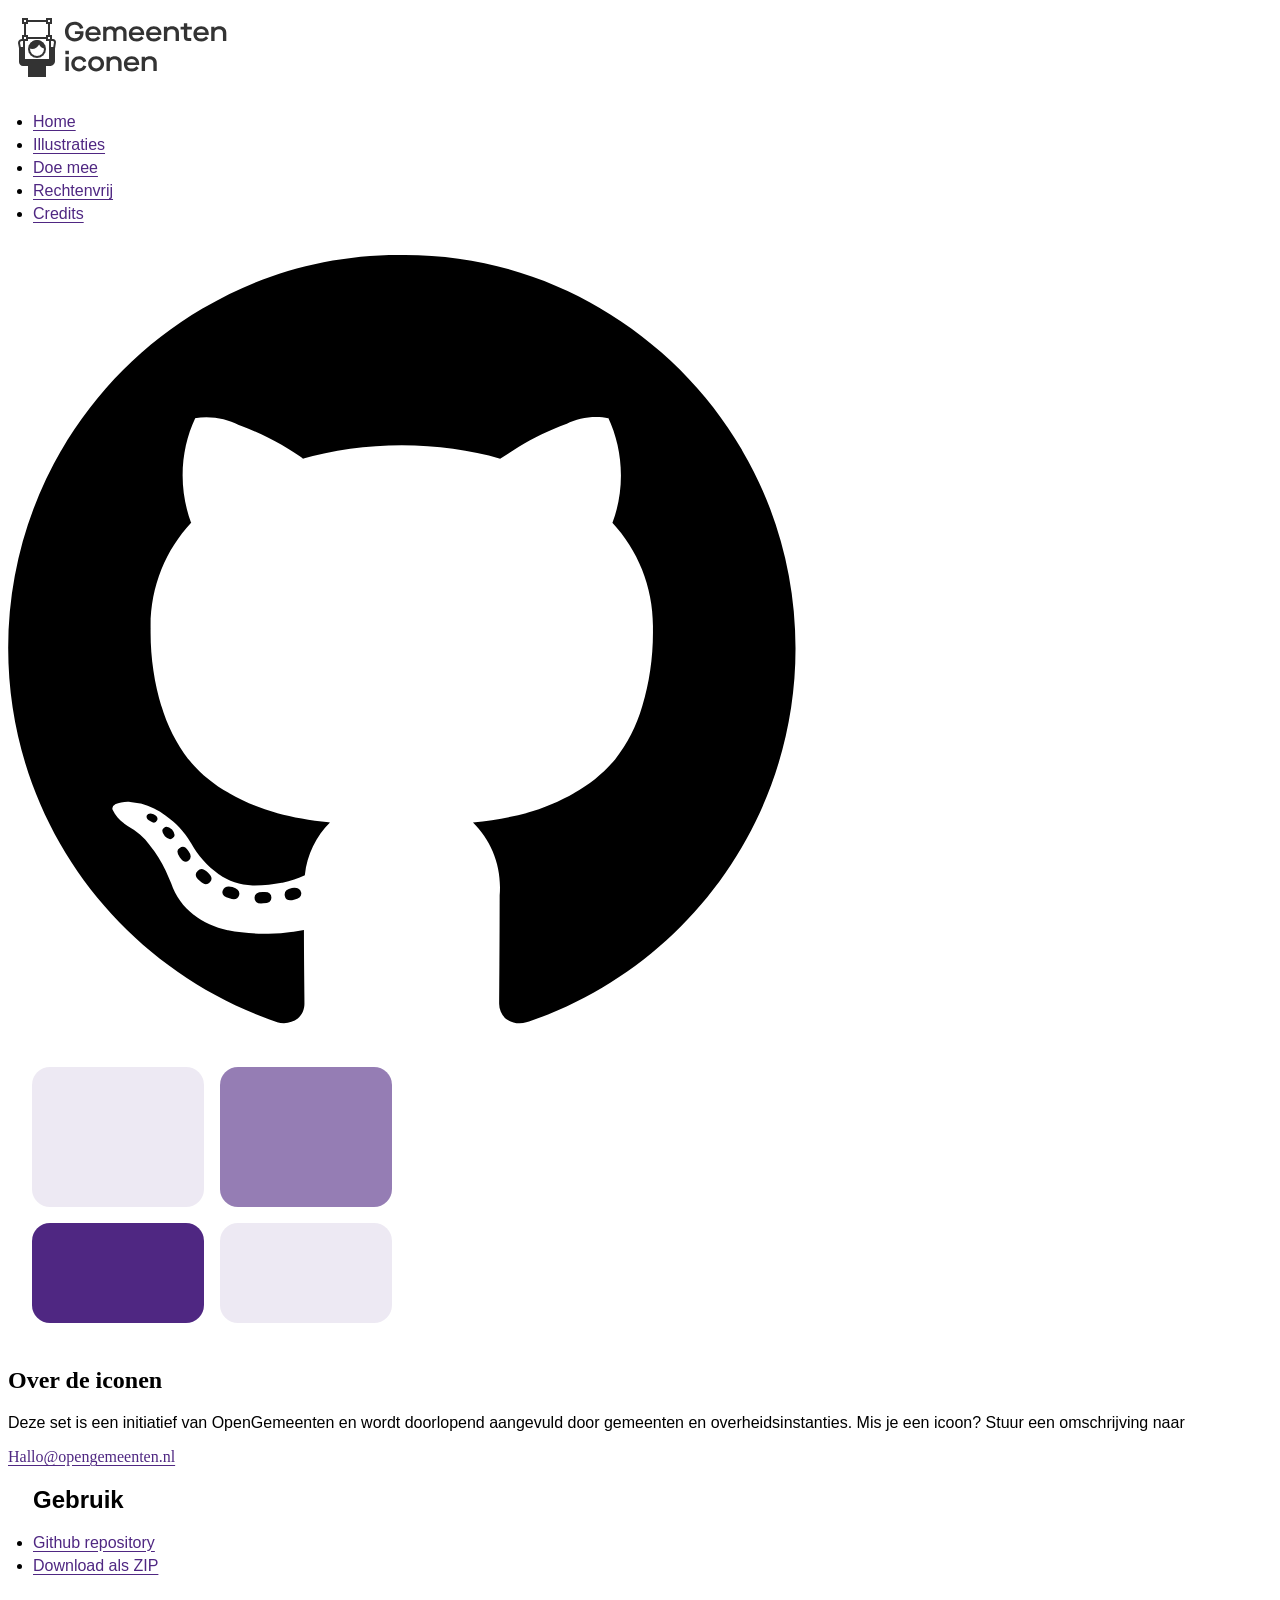
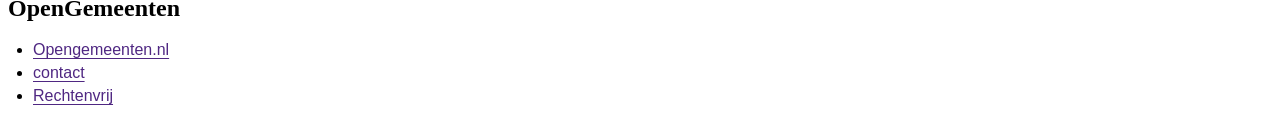
==== commit 9f2f3335: "De juiste stylesheet gelinkt in de head #14 Hier heb ik de juiste style.css gelinkt in de head." ====
--- a/index.html
+++ b/index.html
@@ -4,30 +4,30 @@
         <meta charset="UTF-8">
         <meta name="viewport" content="width=device-width, initial-scale=1.0">
         <link rel="stylesheet" href="styles.css">
-        <link rel="stylesheet" href="styles/styles.css">
         <link rel="stylesheet" href="https://sophieediepenmaat.github.io/look-and-feel-styleguide/styleguide.css">
     </head>
 
 
 <body>
     <header>
-            <a href="index.html" class="logo-knop">
-                <img src="assets/Gemeenten-iconen-logo.png" alt="Gemeenten-Iconen">
-            </a>
-            <a href="https://github.com/" class="github"> 
-                <img src="assets/github png.png" alt="github">
-            </a>
-        <nav class="nav">
-            <ul> 
-                <li><a href="index.html">Home</a></li>
-                <li><a href="illustraties.html">Illustraties</a></li>
-                <li><a href="doemee.html">Doe mee</a></li>
-                <li><a href="rechtenvrij.html">Rechtenvrij</a></li>
-                <li><a href="credits.html">Credits</a></li>
-            </ul>
-        </nav>
-    </header>
+    <a href="index.html" class="logo-knop">
+        <img src="assets/Gemeenten-iconen-logo.png" alt="Gemeenten-Iconen">
+    </a>
 
+    <nav class="nav">
+        <ul>
+            <li><a href="index.html">Home</a></li>
+            <li><a href="illustraties.html">Illustraties</a></li>
+            <li><a href="doemee.html">Doe mee</a></li>
+            <li><a href="rechtenvrij.html">Rechtenvrij</a></li>
+            <li><a href="credits.html">Credits</a></li>
+        </ul>
+    </nav>
+
+    <a href="https://github.com/OpenGemeenten/Iconenset/" class="github">
+        <img src="assets/github-svgrepo-com.svg" alt="GitHub">
+    </a>
+</header>
     <!-- Alle 4 vlakken op de homepagina -->
     <div class="vlakken">
         <div class="vlak-1"></div>
--- a/styles.css
+++ b/styles.css
@@ -1,1207 +1,309 @@
+
+@font-face {
+    font-family: Gelasio;
+    src: url('../assets/Gelasio-VariableFont_wght.ttf') format('truetype');
+    font-weight: 100 900;
+    font-style: normal;
+}
+
 :root {
 
-    --wit: var(--background);
-
-    --mintgroen: var(--accent-color-lighter);
-
-    --grijsgroen: var(--accent-color-light);
-
-    --lichtgrijs: var(--secondary-text);
-
-    --grijs: var(--secondary-text);
-
-    --donkergrijs: var(--accent-color);
-
-}
-
-* {
-
+    /* Lettertypes */
+
+    --font-family: 'Gelasio', serif;
+    --font-body: "Arial", sans-serif;
+
+    --font-size-h1: 2em;
+    --font-size-h2: 1.8em;
+    --font-size-h3: 1.4em;
+    --font-size-body: 1em;
+
+    /* kleuren */
+    --background: white;
+    --primary-text: black;
+    --secondary-text: #979797;
+    --accent-color: #4f2782;
+    --accent-color-light: #957db4;
+    --accent-color-lighter: #ede9f3;
+    --shadow: 0 7px 10px rgba(0, 0, 0, 0.2);
+}
+
+
+
+/* Kleuren */
+.color-1 {
+    background-color: var(--background);
+}
+
+.color-2 {
+    background-color: var(--primary-text);
+}
+
+.color-3 {
+    background-color: var(--secondary-text);
+}
+
+.color-4 {
+    background-color: var(--accent-color);
+}
+
+.color-5 {
+    background-color: var(--accent-color-light);
+}
+
+.color-6 {
+    background-color: var(--accent-color-lighter);
+}
+
+figure {
+    display: block;
+    flex-direction: column;
+    align-items: center;
+    margin: 15px;
+}
+
+figure code {
+    display: flex;
+    justify-content: center;
+    align-items: center;
+    width: 120px;
+    height: 120px;
+    border-radius: 50%;
+    color: white;
+}
+
+
+
+figure code.color-1 {
+    border: 1px solid var(--primary-text);
+    color: var(--primary-text);
     box-sizing: border-box;
-
-}
-
-html {
-
-    scroll-behavior: smooth;
-
-}
-
-body {
-
-    margin: 0;
-
-    background-color: var(--wit);
-
-    color: var(--primary-text);
-
-    font-family: var(--font-body);
-
-    line-height: 1.5;
-
-}
-
-img {
-
-    max-width: 100%;
-
-}
+}
+
+/* Typografie */
+
+.heading-h1 {
+    font-size: var(--font-size-h1);
+    font-family: var(--font-family);
+}
+
+.heading-h2 {
+    font-size: var(--font-size-h2);
+    font-family: var(--font-family);
+}
+
+.heading-h3 {
+    font-size: var(--font-size-h3);
+    font-family: var(--font-family);
+}
+
+.body {
+    font-size: var(--font-size-body);
+    font-family: var(--font-body);
+}
+
+p {
+    font-family: var(--font-body);
+}
+
+
+/* Links*/
 
 a {
-
-    text-underline-offset: 4px;
-
+    color: var(--accent-color);
+    text-decoration: underline;
+    text-underline-offset: 3px;
 }
 
 a:hover {
-
-    text-decoration-thickness: 2px;
-
-}
-
-h1,
-
-h2,
-
-h3 {
-
-    line-height: 1.3;
-
+    color: var(--accent-color-light);
+}
+
+a:focus-visible {
+    outline: 2px solid var(--accent-color);
+    outline-offset: 3px;
+}
+
+
+/* knoppen */
+
+button,
+input[type="submit"],
+input[type="button"] {
+    background-color: var(--accent-color);
+    color: white;
+    border: 1px solid var(--accent-color);
+    border-radius: 3px;
+    padding: 10px 16px;
+    font-family: var(--font-body);
+    font-size: var(--font-size-body);
+    cursor: pointer;
+}
+
+button:hover,
+input[type="submit"]:hover,
+input[type="button"]:hover {
+    background-color: var(--accent-color-light);
+    border-color: var(--accent-color-light);
+}
+
+button:focus-visible,
+input[type="submit"]:focus-visible,
+input[type="button"]:focus-visible {
+    outline: 2px solid var(--accent-color);
+    outline-offset: 3px;
+}
+
+
+/* typveld */
+
+input:not([type="radio"]):not([type="checkbox"]):not([type="submit"]):not([type="button"]):not([type="range"]),
+textarea,
+select {
+    width: 100%;
+    max-width: 400px;
+    padding: 10px;
+    border: 1px solid var(--secondary-text);
+    border-radius: 3px;
+    font-family: var(--font-body);
+    font-size: var(--font-size-body);
+    box-sizing: border-box;
+}
+
+input:focus,
+textarea:focus,
+select:focus {
+    outline: 2px solid var(--accent-color-light);
+    border-color: var(--accent-color);
+}
+
+textarea {
+    min-height: 100px;
+    resize: vertical;
+}
+
+
+/* zoekbalk en checkboxes */
+
+input[type="radio"],
+input[type="checkbox"] {
+    accent-color: var(--accent-color);
+    cursor: pointer;
+}
+
+
+/* schuifregelaar */
+
+input[type="range"] {
+    accent-color: var(--accent-color);
+    cursor: pointer;
+}
+
+
+/* Labels en fieldset onderdelen bij elkaar zetten*/
+
+label {
+    font-family: var(--font-body);
+    font-size: var(--font-size-body);
+    cursor: pointer;
+}
+
+fieldset {
+    border: 1px solid var(--secondary-text);
+    border-radius: 3px;
+    padding: 15px;
+    margin-bottom: 15px;
+}
+
+legend {
+    font-family: var(--font-body);
+    font-weight: bold;
+}
+
+
+/* Tabellen */
+
+table {
+    width: 100%;
+    border-collapse: collapse;
+    font-family: var(--font-body);
+}
+
+th,
+td {
+    padding: 10px;
+    text-align: left;
+    border-bottom: 1px solid var(--secondary-text);
+}
+
+th {
     font-family: var(--font-family);
-
-}
-
-h1 {
-    font-size: var(--font-size-h1);
-}
-
-h2 {
-    font-size: var(--font-size-h2);
-}
-
-h3 {
-    font-size: var(--font-size-h3);
-}
-
-header {
-
-    display: flex;
-
-    align-items: center;
-
-    flex-wrap: wrap;
-
+}
+
+
+/* Lijsten */
+
+ul,
+ol {
+    font-family: var(--font-body);
+    padding-left: 25px;
+}
+
+li {
+    margin-bottom: 5px;
+}
+
+
+/* Quotes */
+
+blockquote {
+    border-left: 3px solid var(--accent-color);
+    padding-left: 15px;
+    margin-left: 0;
+    font-family: var(--font-body);
+    font-style: italic;
+}
+
+
+/* alle 4 vlakken op de homepagina */
+
+.vlakken {
+    display: grid;
+    grid-template-columns: 1fr 1fr;
     gap: 16px;
-
-    padding: 12px 24px;
-
-    border-bottom: 1px solid var(--grijsgroen);
-
-}
-
-.logo-knop {
-
-    display: inline-flex;
-
-    align-items: center;
-
-}
-
-.logo-knop img {
-
-    display: block;
-
-    width: 200px;
-
-    height: 68px;
-
-    object-fit: contain;
-
-}
-
-.nav {
-
-    flex: 1;
-
-}
-
-.nav ul {
-
-    display: flex;
-
-    flex-wrap: wrap;
-
-    justify-content: center;
-
-    gap: 8px 20px;
-
-    margin: 0;
-
-    padding: 0;
-
-    list-style: none;
-
-}
-
-.nav a {
-
-    display: inline-block;
-
-    padding: 8px 4px;
-
-    color: var(--donkergrijs);
-
-    text-decoration: none;
-
-}
-
-.nav a:hover,
-
-.nav a[aria-current="page"] {
-
-    text-decoration: underline;
-
-    text-decoration-thickness: 2px;
-
-}
-
-.github {
-
-    display: inline-flex;
-
-    align-items: center;
-
-    justify-content: center;
-
-    padding: 8px;
-
-}
-
-.github img {
-
-    width: 28px;
-
-    height: 28px;
-
-    object-fit: contain;
-
-}
-
-main {
-
-    max-width: 1200px;
-
-    margin: 0 auto;
-
     padding: 24px;
-
-}
-
-h1 {
-
-    margin-top: 0;
-
-    color: var(--donkergrijs);
-
-}
-
-.zoeken {
-
-    margin-top: 16px;
-
-}
-
-.zoeken label {
-
-    display: block;
-
-    margin-bottom: 8px;
-
-    font-weight: bold;
-
-}
-
-input[type="search"] {
-
-    display: block;
-
-    width: 100%;
-
-    max-width: 500px;
-
-    padding: 14px 16px;
-
-    border: 1px solid var(--grijs);
-
-    border-radius: 8px;
-
-    background-color: var(--wit);
-
-    color: var(--primary-text);
-
-    font: inherit;
-
-}
-
-.hoeveelheid-iconen {
-
-    margin-top: 12px;
-
-    color: var(--donkergrijs);
-
-    font-size: 14px;
-
-}
-
-.variant-knoppen {
-
-    display: flex;
-
-    flex-wrap: wrap;
-
-    gap: 8px;
-
-    margin-top: 20px;
-
-}
-
-.variant-knoppen button {
-
-    padding: 10px 16px;
-
-    border: 1px solid var(--grijsgroen);
-
-    border-radius: 8px;
-
-    background-color: var(--mintgroen);
-
-    color: var(--donkergrijs);
-
-    font: inherit;
-
-    font-weight: bold;
-
-    cursor: pointer;
-
-}
-
-.variant-knoppen button:hover {
-
-    background-color: var(--grijsgroen);
-
-}
-
-.variant-knoppen button.actief {
-
-    border-color: var(--grijsgroen);
-
-    background-color: var(--grijsgroen);
-
-    color: var(--donkergrijs);
-
-}
-
-/* Iconengalerij */
-
-.iconen-grid {
-
-    display: grid;
-
-    grid-template-columns: repeat(3, minmax(0, 1fr));
-
-    gap: 20px;
-
-    margin-top: 32px;
-
-}
-
-.iconen-grid article {
-
-    min-width: 0;
-
-    margin: 0;
-
-    padding: 20px;
-
-    border: 1px solid var(--grijsgroen);
-
-    border-radius: 8px;
-
-    background-color: var(--wit);
-
-    text-align: center;
-
-    transition: background-color 0.2s ease;
-
-}
-
-.iconen-grid article:hover {
-
-    background-color: var(--mintgroen);
-
-}
-
-.iconen-grid article img {
-
-    display: block;
-
-    width: 80px;
-
-    height: 80px;
-
-    margin: 0 auto;
-
-    object-fit: contain;
-
-}
-
-.iconen-grid article p {
-
-    margin-bottom: 0;
-
-    color: var(--donkergrijs);
-
-    font-weight: bold;
-
-}
-
-.pagina-nummering {
-
-    display: flex;
-
-    flex-wrap: wrap;
-
-    justify-content: center;
-
-    align-items: center;
-
-    gap: 8px;
-
-    margin: 36px 0;
-
-}
-
-.pagina-nummering a,
-
-.pagina-inactief {
-
-    padding: 9px 14px;
-
-    border: 1px solid var(--grijsgroen);
-
-    border-radius: 6px;
-
-}
-
-.pagina-nummering a {
-
-    color: var(--donkergrijs);
-
-    background-color: var(--wit);
-
-    text-decoration: none;
-
-}
-
-.pagina-nummering a:hover,
-
-.pagina-nummering a[aria-current="page"] {
-
-    background-color: var(--mintgroen);
-
-}
-
-.pagina-inactief {
-
-    color: var(--grijs);
-
-}
-
-.eigenschappen {
-
-    display: grid;
-
-    grid-template-columns: repeat(4, minmax(0, 1fr));
-
-    gap: 16px;
-
-    margin-top: 40px;
-
-    padding: 24px;
-
-    border-radius: 8px;
-
-    background-color: var(--mintgroen);
-
-    text-align: center;
-
-}
-
-.eigenschappen p {
-
-    margin: 0;
-
-}
-
-.eigenschappen strong {
-
-    color: var(--donkergrijs);
-
-    font-size: 1.2rem;
-
-}
-
-.extra-informatie {
-
-    margin-top: 48px;
-
-    padding: 32px;
-
-    border-radius: 8px;
-
-    background-color: var(--mintgroen);
-
-}
-
-.extra-informatie h2 {
-
-    margin-top: 0;
-
-    color: var(--donkergrijs);
-
-}
-
-.extra-informatie p {
-
-    max-width: 650px;
-
-    margin-bottom: 0;
-
-    line-height: 1.7;
-
-}
-
-.categorieen {
-
-    margin-top: 48px;
-
-    padding: 32px;
-
-    border-radius: 8px;
-
-    background-color: var(--mintgroen);
-
-}
-
-.categorieen h2 {
-
-    margin-top: 0;
-
-    color: var(--donkergrijs);
-
-}
-
-.categorieen > p {
-
-    margin-bottom: 24px;
-
-}
-
-.categorieen-grid {
-
-    display: grid;
-
-    grid-template-columns: repeat(3, minmax(0, 1fr));
-
-    gap: 20px;
-
-}
-
-.categorie-kaart {
-
-    min-width: 0;
-
-    padding: 24px;
-
-    border: 1px solid var(--grijsgroen);
-
-    border-radius: 8px;
-
-    background-color: var(--wit);
-
-    text-align: left;
-
-    transition: background-color 0.2s ease;
-
-}
-
-.categorie-kaart:hover {
-
-    background-color: var(--grijsgroen);
-
-}
-
-.categorie-kaart h3 {
-
-    margin-top: 0;
-
-    color: var(--donkergrijs);
-
-}
-
-.categorie-kaart p {
-
-    line-height: 1.6;
-
-}
-
-.categorie-kaart a {
-
-    color: var(--donkergrijs);
-
-    font-weight: bold;
-
-}
-
-/* Over de iconenset */
-
-.over-iconen {
-
-    max-width: 850px;
-
-    margin: 48px auto;
-
-    padding: 24px;
-
-}
-
-.over-iconen h2 {
-
-    color: var(--donkergrijs);
-
-}
-
-.over-iconen p {
-
-    line-height: 1.8;
-
-}
-
-.over-iconen a {
-
-    color: var(--donkergrijs);
-
-    font-weight: bold;
-
-}
-
-/* Bijdragen */
-
-.meedoen {
-
-    margin: 48px 0;
-
-    padding: 32px;
-
-    border-radius: 8px;
-
-    background-color: var(--grijsgroen);
-
-}
-
-.meedoen h2 {
-
-    margin-top: 0;
-
-    color: var(--donkergrijs);
-
-}
-
-.meedoen p {
-
-    max-width: 650px;
-
-    line-height: 1.7;
-
-}
-
-.meedoen a {
-
-    display: inline-block;
-
-    margin-top: 8px;
-
-    padding: 12px 18px;
-
-    border: 1px solid var(--donkergrijs);
-
-    border-radius: 6px;
-
-    background-color: var(--mintgroen);
-
-    color: var(--donkergrijs);
-
-    font-weight: bold;
-
-    text-decoration: none;
-
-}
-
-.meedoen a:hover {
-
-    background-color: var(--wit);
-
-}
-
-/* Footer */
-
-footer {
-
-    display: flex;
-
-    flex-wrap: wrap;
-
-    gap: 32px;
-
-    margin-top: 48px;
-
-    padding: 32px;
-
-    background-color: var(--grijsgroen);
-
-    color: var(--donkergrijs);
-
-}
-
-footer > div {
-
-    flex: 1 1 220px;
-
-    min-width: 0;
-
-}
-
-footer h2 {
-
-    margin-top: 0;
-
-    font-size: 1rem;
-
-    color: var(--donkergrijs);
-
-}
-
-footer p,
-
-footer a {
-
-    color: var(--donkergrijs);
-
-    line-height: 1.7;
-
-}
-
-footer ul {
-
-    margin: 0;
-
-    padding: 0;
-
-    list-style: none;
-
-}
-
-footer li {
-
-    margin-bottom: 8px;
-
-}
-
-/* Toetsenbordbediening */
-
-a:focus-visible,
-
-button:focus-visible,
-
-input:focus-visible {
-
-    outline: 3px solid var(--donkergrijs);
-
-    outline-offset: 3px;
-
-}
-
-/* Tablet */
-
-@media (max-width: 800px) {
-
-    header {
-
-        gap: 12px;
-
-    }
-
-    .nav {
-
-        order: 3;
-
-        flex-basis: 100%;
-
-    }
-
-    .nav ul {
-
-        justify-content: flex-start;
-
-    }
-
-    .iconen-grid {
-
-        grid-template-columns: repeat(2, minmax(0, 1fr));
-
-    }
-
-    .categorieen-grid {
-
-        grid-template-columns: repeat(2, minmax(0, 1fr));
-
-    }
-
-    .eigenschappen {
-
-        grid-template-columns: repeat(2, minmax(0, 1fr));
-
-    }
-
-}
-
-/* Mobiel */
-
-@media (max-width: 520px) {
-
-    header {
-
-        padding: 12px 16px;
-
-    }
-
-    .logo-knop img {
-
-        width: 160px;
-
-        height: auto;
-
-    }
-
-    .nav ul {
-
-        gap: 6px 14px;
-
-    }
-
-    main {
-
-        padding: 16px;
-
-    }
-
-    .iconen-grid {
-
-        gap: 12px;
-
-    }
-
-    .iconen-grid article {
-
-        padding: 12px 6px;
-
-    }
-
-    .iconen-grid article img {
-
-        width: 60px;
-
-        height: 60px;
-
-    }
-
-    .categorieen {
-
-        padding: 20px 12px;
-
-    }
-
-    .categorieen-grid {
-
-        grid-template-columns: 1fr;
-
-    }
-
-    .categorie-kaart {
-
-        padding: 18px;
-
-    }
-
-    .extra-informatie {
-
-        padding: 20px;
-
-    }
-
-    .over-iconen {
-
-        padding: 12px;
-
-    }
-
-    .meedoen {
-
-        padding: 24px 16px;
-
-    }
-
-    footer {
-
-        flex-direction: column;
-
-        gap: 24px;
-
-        padding: 24px 16px;
-
-    }
-
-}
-
-.variant-knoppen input {
-
-    position: absolute;
-
-    opacity: 0;
-
-}
-
-.variant-knoppen label {
-
-    display: inline-block;
-
-    padding: 10px 16px;
-
-    border: 1px solid var(--grijsgroen);
-
-    border-radius: 8px;
-
-    cursor: pointer;
-
-}
-
-.variant-knoppen input:checked + label {
-
-    background-color: var(--mintgroen);
-
-    border-color: var(--grijs);
-
-}
-
-.iconen-grid .icoon-fill,
-
-.iconen-grid .icoon-regular,
-
-.iconen-grid .icoon-diapositive {
-
-    display: none;
-
-}
-
-body:has(#fill:checked) .iconen-grid .icoon-line,
-
-body:has(#regular:checked) .iconen-grid .icoon-line,
-
-body:has(#diapositive:checked) .iconen-grid .icoon-line {
-
-    display: none;
-
-}
-
-body:has(#fill:checked) .iconen-grid .icoon-fill {
-
-    display: block;
-
-}
-
-body:has(#regular:checked) .iconen-grid .icoon-regular {
-
-    display: block;
-
-}
-
-body:has(#diapositive:checked) .iconen-grid .icoon-diapositive {
-
-    display: block;
-
-}
-
-a img[alt="GitHub"] {
-
-    width: 40px;
-
-    height: 40px;
-
-    object-fit: contain;
-
-    cursor: pointer;
-
-    transition: transform 0.2s;
-
-}
-
-a img[alt="GitHub"]:hover {
-
-    transform: scale(1.1);
-
-}
-
-a img[alt="GitHub"] {
-
-    width: 40px;
-
-    height: 40px;
-
-    object-fit: contain;
-
-    cursor: pointer;
-
-    transition: transform 0.2s;
-
-}
-
-a img[alt="GitHub"]:hover {
-
-    transform: scale(1.1);
-
-}
-
-.iconen-grid article:focus-within {
-
-    outline: 2px solid var(--donkergrijs);
-
-    outline-offset: 3px;
-
-}
-
-.iconen-grid article img {
-
-    max-width: 100%;
-
-    height: auto;
-
-}
-
-.zoeken {
-
-    margin: 24px 0;
-
-}
-
-.zoeken label {
-
-    display: block;
-
-    margin-bottom: 8px;
-
-    font-weight: bold;
-
-}
-
-.zoeken input {
-
-    width: 100%;
-
-    max-width: 450px;
-
-    padding: 12px;
-
-    border: 1px solid var(--grijsgroen);
-
-    border-radius: 8px;
-
-    font: inherit;
-
-}
-
-.zoeken input:focus {
-
-    outline: 2px solid var(--donkergrijs);
-
-    outline-offset: 2px;
-
-}
-
-.iconen-grid article img {
-
-    max-width: 100%;
-
-    height: auto;
-
-}
-
-.variant-knoppen label {
-
-    display: inline-block;
-
-    padding: 10px 16px;
-
-    margin: 4px;
-
-    border: 1px solid var(--grijsgroen);
-
-    border-radius: 8px;
-
-    cursor: pointer;
-
-}
-
-.variant-knoppen input:checked + label {
-
-    background-color: var(--mintgroen);
-
-    border-color: var(--donkergrijs);
-
-}
-
-a img[alt="GitHub"] {
-
-    width: 40px;
-
-    height: 40px;
-
-    object-fit: contain;
-
-    cursor: pointer;
-
-}
-
-a img[alt="GitHub"]:hover {
-
-    transform: scale(1.1);
-
-}
-
-.iconen-grid article {
-
-    padding: 16px;
-
-    border-radius: 10px;
-
-    transition: transform 0.2s, box-shadow 0.2s;
-
-}
-
-.iconen-grid article:hover {
-
-    transform: translateY(-3px);
-
-    box-shadow: 0 4px 12px rgba(0, 0, 0, 0.12);
-
-}
-
-.iconen-grid article img {
-
-    display: block;
-
-    max-width: 100%;
-
-    height: auto;
-
-    margin: 0 auto;
-
-}
-
-@media (max-width: 600px) {
-
-    .iconen-grid {
-
-        grid-template-columns: repeat(2, minmax(0, 1fr));
-
-        gap: 12px;
-
-    }
-
-    .variant-knoppen {
-
-        display: flex;
-
-        flex-wrap: wrap;
-
-        gap: 6px;
-
-    }
-
-}
-
-/* Zoekfunctie */
-
-.zoeken {
-
-    margin: 24px 0;
-
-}
-
-.zoeken label {
-
-    display: block;
-
-    margin: 12px 0 6px;
-
-    font-weight: bold;
-
-}
-
-.zoeken input,
-
-.zoeken select {
-
-    width: 100%;
-
-    max-width: 450px;
-
-    padding: 12px;
-
-    border: 1px solid var(--grijs);
-
-    border-radius: 6px;
-
-    font: inherit;
-
-}
-
-.zoeken input:focus,
-
-.zoeken select:focus {
-
-    outline: 3px solid var(--donkergrijs);
-
-    outline-offset: 2px;
-
-}
-
-/* Recente iconen */
-
-.recente-iconen {
-
-    margin: 24px 0;
-
-    padding: 16px;
-
-    background: var(--mintgroen);
-
-    border-radius: 8px;
-
-}
-
-/* Verberg iconen die niet bij de zoekopdracht passen */
-
-.iconen-grid article[hidden] {
-
-    display: none;
-
-}
+    background-color: var(--background);
+    border-radius: 28px;
+    width: 360px;
+}
+
+/* de algemene stijl voor alle 4 de vlakken */
+
+.vlak-1,
+.vlak-2,
+.vlak-3,
+.vlak-4 {
+    border-radius: 18px;
+}
+
+/* de achtergrond kleur en de hoogtes van de vlakken */
+
+.vlak-1 {
+    background-color: var(--accent-color-lighter);
+    height: 140px;
+}
+
+.vlak-2 {
+    background-color: var(--accent-color-light);
+    height: 140px;
+}
+
+.vlak-3 {
+    background-color: var(--accent-color);
+    height: 100px;
+}
+
+.vlak-4 {
+    background-color: var(--accent-color-lighter);
+    height: 100px;
+}
